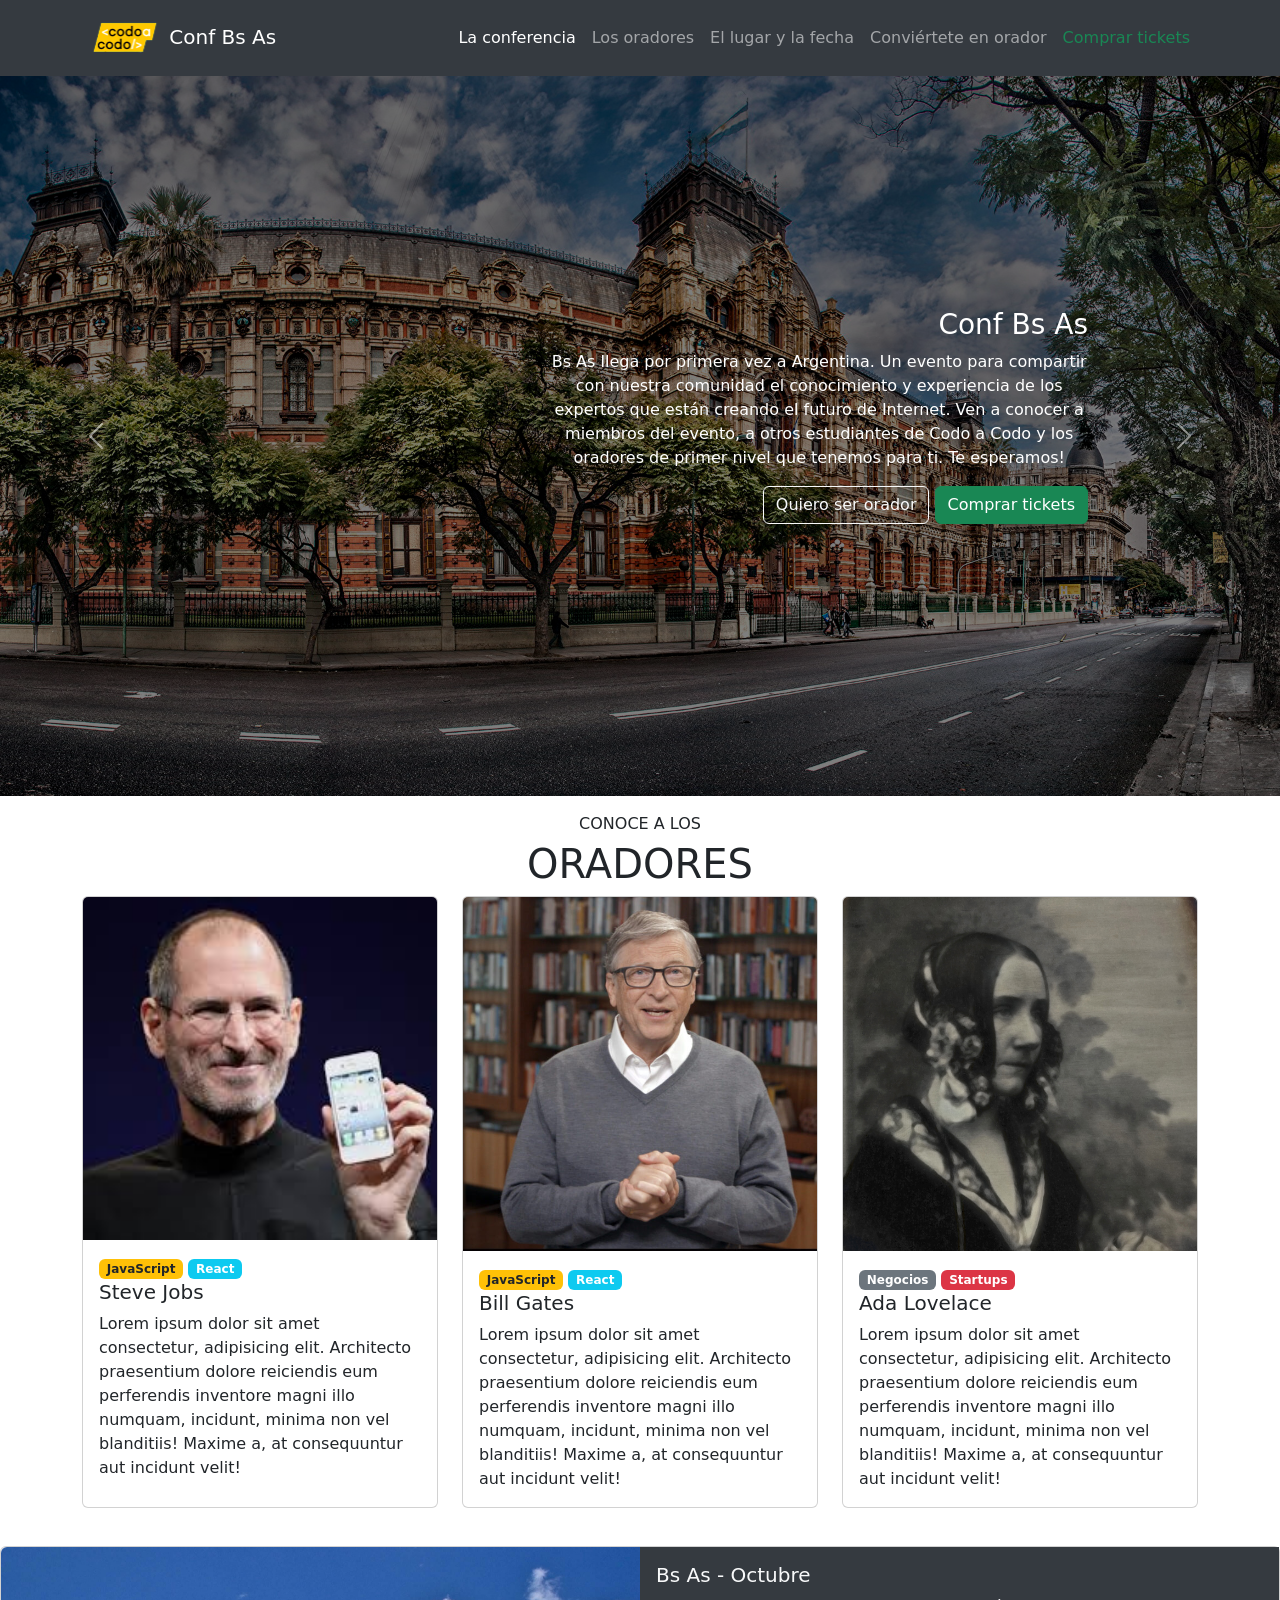
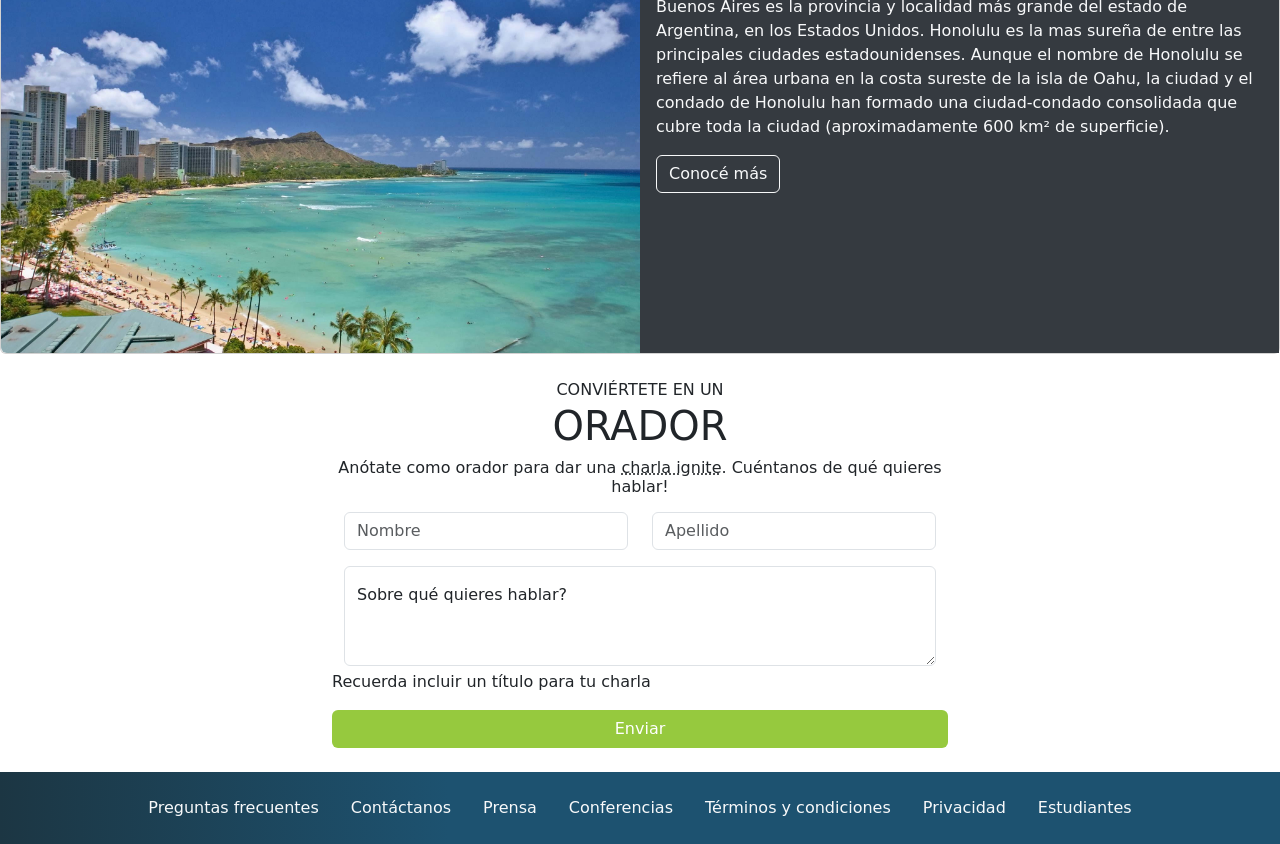
==== index.html @ 1eca42cf "borrar carpeta" ====
<!DOCTYPE html>
<html lang="en">

<head>
  <meta charset="UTF-8">
  <meta name="viewport" content="width=device-width, initial-scale=1.0">
  <title>CodoaCodo</title>
  <link href="https://cdn.jsdelivr.net/npm/bootstrap@5.1.3/dist/css/bootstrap.min.css" rel="stylesheet"
    integrity="sha384-1BmE4kWBq78iYhFldvKuhfTAU6auU8tT94WrHftjDbrCEXSU1oBoqyl2QvZ6jIW3" crossorigin="anonymous">


  <script src="https://cdn.jsdelivr.net/npm/jquery@3.6.4/dist/jquery.min.js"></script>
  <script src="https://cdn.jsdelivr.net/npm/bootstrap@5.1.3/dist/js/bootstrap.bundle.min.js"></script>
  <link href="../static/css/style.css" rel="stylesheet" type="text/css">
</head>

<body>
  <nav class="navbar navbar-expand-lg navbar-dark static-top" style="background-color:#353a40;">
    <div class="container">
      <a class="navbar-brand" href="#">
        <img src="../static/img/codoacodo.png" alt="logo" height="50">Conf Bs As
      </a>
      <button class="navbar-toggler" type="button" data-bs-toggle="collapse" data-bs-target="#navbarSupportedContent"
        aria-controls="navbarSupportedContent" aria-expanded="false" aria-label="Toggle navigation">
        <span class="navbar-toggler-icon"></span>
      </button>
      <div class="collapse navbar-collapse" id="navbarSupportedContent">
        <ul class="navbar-nav ms-auto">
          <li class="nav-item">
            <a class="nav-link active" aria-current="page" href="#conferencia">La conferencia</a>
          </li>
          <li class="nav-item">
            <a class="nav-link" href="#oradores">Los oradores</a>
          </li>
          <li class="nav-item">
            <a class="nav-link" href="#lugar-fecha">El lugar y la fecha</a>
          </li>
          <li class="nav-item">
            <a class="nav-link" href="#conviertete-orador">Conviértete en orador</a>
          </li>
          <li class="nav-item">
            <a class="nav-link text-success" href="#">Comprar tickets</a>
          </li>
        </ul>
      </div>
    </div>
  </nav>

  <section id="conferencia">
    <!-- Contenido de La conferencia -->

    <div id="demo" class="carousel slide" data-ride="carousel">
      <!-- Contenedor para las imágenes del carrusel -->
      <div class="carousel-inner">
        <div class="carousel-item active">
          <img src="../static/img/ba1.jpg">
        </div>
        <div class="carousel-item">
          <img src="../static/img/ba2.jpg">
        </div>
        <div class="carousel-item">
          <img src="../static/img/ba3.jpg">
        </div>
      </div>
      <!-- Contenedor texto -->
      <div class="carousel-caption">
        <h3>Conf Bs As</h3>
        <p style="width: 60%;">Bs As llega por primera vez a Argentina. Un evento para compartir
          con nuestra comunidad el conocimiento y experiencia de los expertos
          que están creando el futuro de Internet. Ven a conocer a miembros del evento, a otros
          estudiantes de Codo a Codo y los oradores de primer nivel que tenemos para ti.
          Te esperamos!
        </p>
        <div class="carousel-buttons">
          <button type="               button" class="btn btn-outline-light">Quiero ser orador</button>
          <button type="button" class="btn btn-success">Comprar tickets</button>
        </div>
      </div>
      <!-- Left and right controls -->
      <a class="carousel-control-prev" href="#demo" data-bs-slide="prev">
        <span class="carousel-control-prev-icon"></span>
      </a>
      <a class="carousel-control-next" href="#demo" data-bs-slide="next">
        <span class="carousel-control-next-icon"></span>
      </a>
    </div>

  </section>

  <section id="oradores">
    <!-- Contenido de Los oradores -->

    <div class="container">
      <p class="text-center mt-3 mb-1">CONOCE A LOS</p>
      <h1 class="text-center">ORADORES</h1>
      <div class="row row-cols-1 row-cols-md-3 g-4">
        <div class="col">
          <div class="card h-100">
            <img src="../static/img/steve.jpg" class="card-img-top" alt="...">
            <div class="card-body">
              <span class="badge bg-warning text-dark">JavaScript</span>
              <span class="badge bg-info">React</span>
              <h5 class="card-title">Steve Jobs</h5>
              <p class="card-text">Lorem ipsum dolor sit amet consectetur, adipisicing elit. Architecto praesentium
                dolore
                reiciendis eum perferendis inventore magni illo numquam, incidunt, minima non vel blanditiis! Maxime a,
                at
                consequuntur aut incidunt velit!</p>
            </div>
          </div>
        </div>
        <div class="col">
          <div class="card h-100">
            <img src="../static/img/bill.jpg" class="card-img-top" alt="...">
            <div class="card-body">
              <span class="badge bg-warning text-dark">JavaScript</span>
              <span class="badge bg-info">React</span>
              <h5 class="card-title">Bill Gates</h5>
              <p class="card-text">Lorem ipsum dolor sit amet consectetur, adipisicing elit. Architecto praesentium
                dolore
                reiciendis eum perferendis inventore magni illo numquam, incidunt, minima non vel blanditiis! Maxime a,
                at
                consequuntur aut incidunt velit!</p>
            </div>
          </div>
        </div>
        <div class="col">
          <div class="card h-100">
            <img src="../static/img/ada.jpeg" class="card-img-top" alt="...">
            <div class="card-body">
              <span class="badge bg-secondary">Negocios</span>
              <span class="badge bg-danger">Startups</span>
              <h5 class="card-title">Ada Lovelace</h5>
              <p class="card-text">Lorem ipsum dolor sit amet consectetur, adipisicing elit. Architecto praesentium
                dolore
                reiciendis eum perferendis inventore magni illo numquam, incidunt, minima non vel blanditiis! Maxime a,
                at
                consequuntur aut incidunt velit!</p>
            </div>
          </div>
        </div>
      </div>
    </div>

  </section>

  <section id="lugar-fecha">
    <!-- Contenido de El lugar y la fecha -->

    <div class="card mb-4" style="margin-top: 3%;">
      <div class="row g-0">
        <div class="col-md-4" style="width: 50%;">
          <img src="../static/img/honolulu.jpg" class="img-fluid rounded-start" alt="...">
        </div>
        <div class="col-md-8" style="width: 50%; background-color: #353a40;">
          <div class="card-body text-light">
            <h5 class="card-title">Bs As - Octubre</h5>
            <p class="card-text">Buenos Aires es la provincia y localidad más grande del estado de Argentina,
              en los Estados Unidos. Honolulu es la mas sureña de entre las principales ciudades estadounidenses.
              Aunque el nombre de Honolulu se refiere al área urbana en la costa sureste de la isla de Oahu, la ciudad
              y el condado de Honolulu han formado una ciudad-condado consolidada que cubre toda la ciudad
              (aproximadamente
              600 km² de superficie).</p>
            <button type="button" class="btn btn-outline-light">Conocé más</button>
          </div>
        </div>
      </div>
    </div>

  </section>

  <section id="conviertete-orador">
    <!-- Contenido de Conviertete en orador -->

    <div class="container" style="width: 50%;">
      <div class="text-center">
        <p style="margin-top: 0; margin-bottom: 0;">CONVIÉRTETE EN UN</p>
        <h1>ORADOR</h1>
        <h6>Anótate como orador para dar una <span class="subrayado-puntos"> charla ignite</span>. Cuéntanos de qué
          quieres
          hablar!</h6>
      </div>
  
      <div class="container">
        <div class="row mt-3">
          <div class="col">
            <input type="text" class="form-control" placeholder="Nombre" aria-label="Nombre">
          </div>
          <div class="col">
            <input type="text" class="form-control" placeholder="Apellido" aria-label="Apellido">
          </div>
        </div>
  
        <div class=" form-floating mt-3 mb-1">
          <textarea class="form-control" placeholder="Leave a comment here" id="floatingTextarea2"
            style="height: 100px"></textarea>
          <label for="floatingTextarea">Sobre qué quieres hablar?</label>
        </div>
      </div>

      <p>Recuerda incluir un título para tu charla</p>
      <div class="d-grid">
        <button class="btn" style="background-color: #96c93e; color: white;" type="button">Enviar</button>
      </div>
    </div>

  </section>

  <footer class="py-3 mt-4 footer-color">
    <ul class="nav justify-content-center">
      <li class="nav-item"><a href="#" class="nav-link  text-light">Preguntas frecuentes</a></li>
      <li class="nav-item"><a href="#" class="nav-link  text-light ">Contáctanos</a></li>
      <li class="nav-item"><a href="#" class="nav-link  text-light">Prensa</a></li>
      <li class="nav-item"><a href="#" class="nav-link  text-light">Conferencias</a></li>
      <li class="nav-item"><a href="#" class="nav-link  text-light">Términos y condiciones</a></li>
      <li class="nav-item"><a href="#" class="nav-link  text-light">Privacidad</a></li>
      <li class="nav-item"><a href="#" class="nav-link  text-light">Estudiantes</a></li>

    </ul>
  </footer>
</body>

</html>
---- static/css/style.css ----
.subrayado-puntos {
  text-decoration: underline dotted;
}

.footer-color {
  background: rgb(28, 54, 67);
  background: linear-gradient(90deg, rgba(28, 54, 67, 1) 0%, rgba(29, 82, 112, 1) 35%);
}

.carousel-inner img {
  width: 100%;
  height: 100%;
}

.carousel-caption {
  display: flex;
  flex-direction: column;
  justify-content: center;
  align-items: flex-end;
  height: 100%;
} 
.carousel-item::before {
        content: "";
        position: absolute;
        top: 0;
        left: 0;
        width: 100%;
        height: 100%;
        background-color: rgba(0, 0, 0, 0.5); /* Color de fondo oscuro con opacidad */
    }
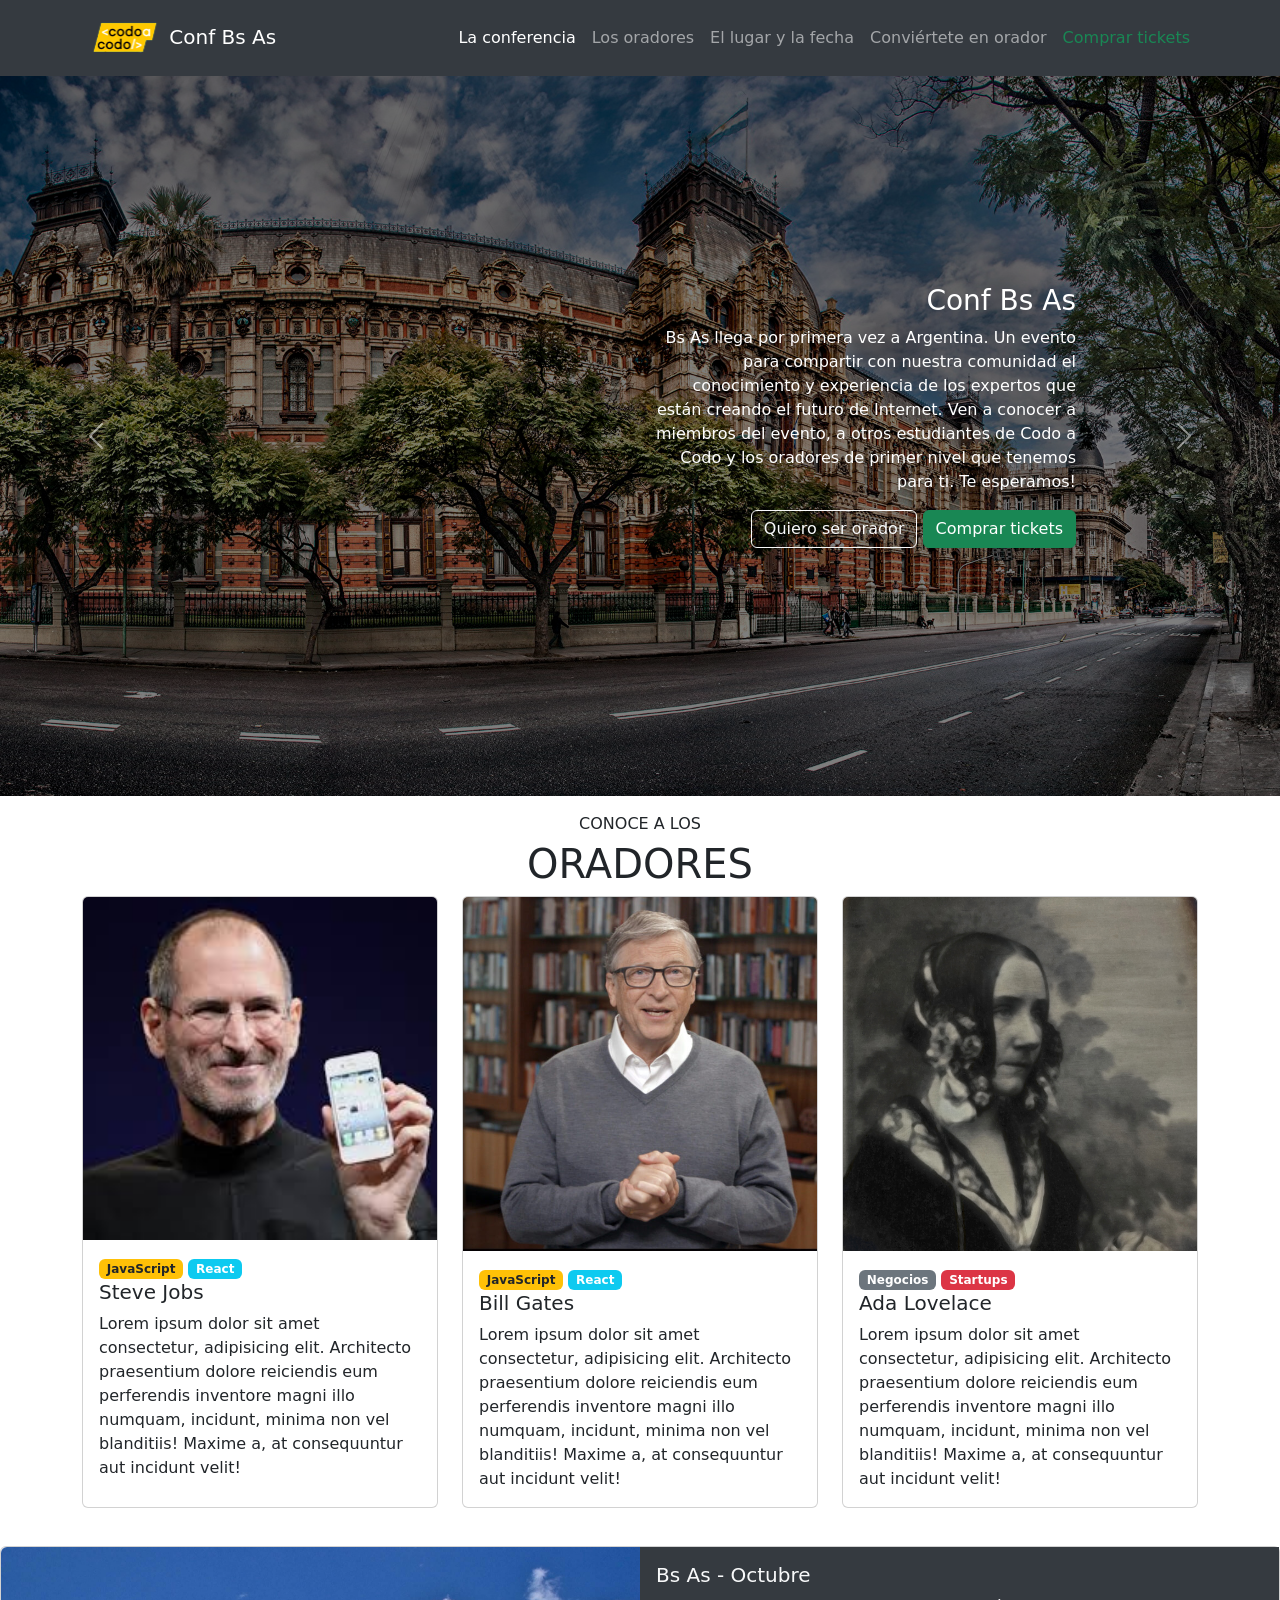
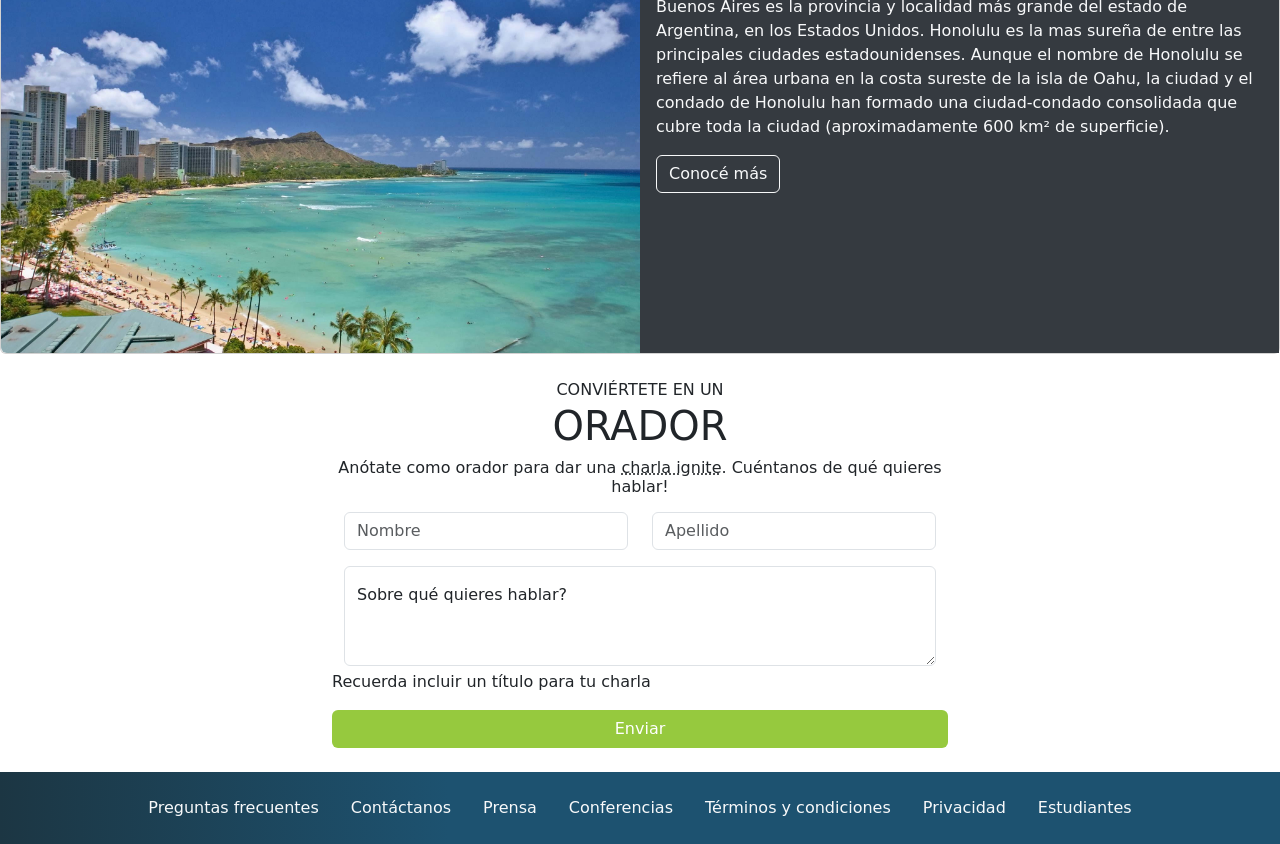
==== commit d4e78e3b: "correccion carrusel" ====
--- a/index.html
+++ b/index.html
@@ -11,14 +11,14 @@
 
   <script src="https://cdn.jsdelivr.net/npm/jquery@3.6.4/dist/jquery.min.js"></script>
   <script src="https://cdn.jsdelivr.net/npm/bootstrap@5.1.3/dist/js/bootstrap.bundle.min.js"></script>
-  <link href="../static/css/style.css" rel="stylesheet" type="text/css">
+  <link href="./static/css/style.css" rel="stylesheet" type="text/css">
 </head>
 
 <body>
   <nav class="navbar navbar-expand-lg navbar-dark static-top" style="background-color:#353a40;">
     <div class="container">
       <a class="navbar-brand" href="#">
-        <img src="../static/img/codoacodo.png" alt="logo" height="50">Conf Bs As
+        <img src="./static/img/codoacodo.png" alt="logo" height="50">Conf Bs As
       </a>
       <button class="navbar-toggler" type="button" data-bs-toggle="collapse" data-bs-target="#navbarSupportedContent"
         aria-controls="navbarSupportedContent" aria-expanded="false" aria-label="Toggle navigation">
@@ -48,32 +48,32 @@
 
   <section id="conferencia">
     <!-- Contenido de La conferencia -->
-
     <div id="demo" class="carousel slide" data-ride="carousel">
       <!-- Contenedor para las imágenes del carrusel -->
       <div class="carousel-inner">
         <div class="carousel-item active">
-          <img src="../static/img/ba1.jpg">
+          <img src="./static/img/ba1.jpg">
         </div>
         <div class="carousel-item">
-          <img src="../static/img/ba2.jpg">
+          <img src="./static/img/ba2.jpg">
         </div>
         <div class="carousel-item">
-          <img src="../static/img/ba3.jpg">
+          <img src="./static/img/ba3.jpg">
         </div>
       </div>
       <!-- Contenedor texto -->
-      <div class="carousel-caption">
-        <h3>Conf Bs As</h3>
-        <p style="width: 60%;">Bs As llega por primera vez a Argentina. Un evento para compartir
-          con nuestra comunidad el conocimiento y experiencia de los expertos
-          que están creando el futuro de Internet. Ven a conocer a miembros del evento, a otros
-          estudiantes de Codo a Codo y los oradores de primer nivel que tenemos para ti.
-          Te esperamos!
-        </p>
-        <div class="carousel-buttons">
-          <button type="               button" class="btn btn-outline-light">Quiero ser orador</button>
-          <button type="button" class="btn btn-success">Comprar tickets</button>
+      <div class="carousel-caption text-end">
+        <div class="container">
+          <div class="row justify-content-end">
+            <div class="col-lg-6">
+              <h3>Conf Bs As</h3>
+              <p>Bs As llega por primera vez a Argentina. Un evento para compartir con nuestra comunidad el conocimiento y experiencia de los expertos que están creando el futuro de Internet. Ven a conocer a miembros del evento, a otros estudiantes de Codo a Codo y los oradores de primer nivel que tenemos para ti. Te esperamos!</p>
+              <div class="carousel-buttons">
+                <button type="button" class="btn btn-outline-light">Quiero ser orador</button>
+                <button type="button" class="btn btn-success">Comprar tickets</button>
+              </div>
+            </div>
+          </div>
         </div>
       </div>
       <!-- Left and right controls -->
@@ -84,8 +84,8 @@
         <span class="carousel-control-next-icon"></span>
       </a>
     </div>
-
-  </section>
+  </section>
+
 
   <section id="oradores">
     <!-- Contenido de Los oradores -->
@@ -96,7 +96,7 @@
       <div class="row row-cols-1 row-cols-md-3 g-4">
         <div class="col">
           <div class="card h-100">
-            <img src="../static/img/steve.jpg" class="card-img-top" alt="...">
+            <img src="./static/img/steve.jpg" class="card-img-top" alt="...">
             <div class="card-body">
               <span class="badge bg-warning text-dark">JavaScript</span>
               <span class="badge bg-info">React</span>
@@ -111,7 +111,7 @@
         </div>
         <div class="col">
           <div class="card h-100">
-            <img src="../static/img/bill.jpg" class="card-img-top" alt="...">
+            <img src="./static/img/bill.jpg" class="card-img-top" alt="...">
             <div class="card-body">
               <span class="badge bg-warning text-dark">JavaScript</span>
               <span class="badge bg-info">React</span>
@@ -126,7 +126,7 @@
         </div>
         <div class="col">
           <div class="card h-100">
-            <img src="../static/img/ada.jpeg" class="card-img-top" alt="...">
+            <img src="./static/img/ada.jpeg" class="card-img-top" alt="...">
             <div class="card-body">
               <span class="badge bg-secondary">Negocios</span>
               <span class="badge bg-danger">Startups</span>
@@ -150,7 +150,7 @@
     <div class="card mb-4" style="margin-top: 3%;">
       <div class="row g-0">
         <div class="col-md-4" style="width: 50%;">
-          <img src="../static/img/honolulu.jpg" class="img-fluid rounded-start" alt="...">
+          <img src="./static/img/honolulu.jpg" class="img-fluid rounded-start" alt="...">
         </div>
         <div class="col-md-8" style="width: 50%; background-color: #353a40;">
           <div class="card-body text-light">
--- a/static/css/style.css
+++ b/static/css/style.css
@@ -18,6 +18,7 @@
   justify-content: center;
   align-items: flex-end;
   height: 100%;
+  
 } 
 .carousel-item::before {
         content: "";
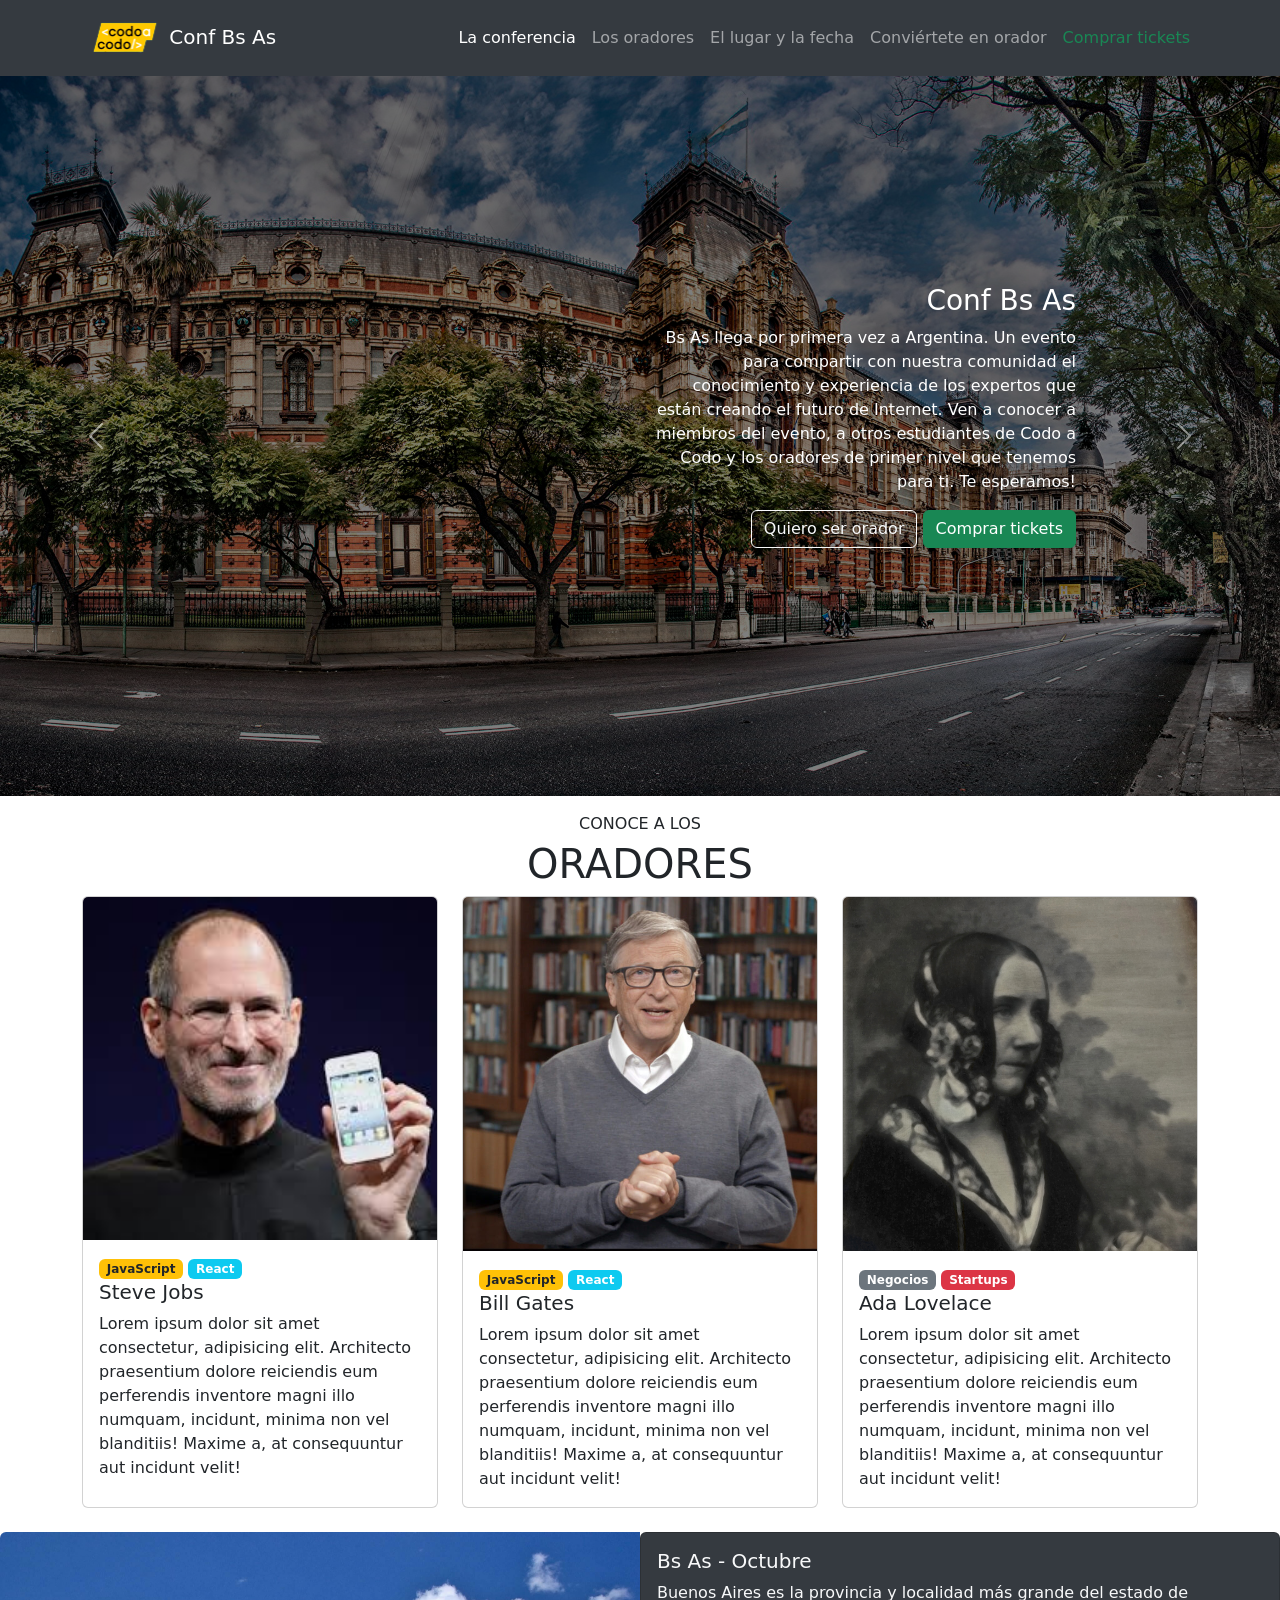
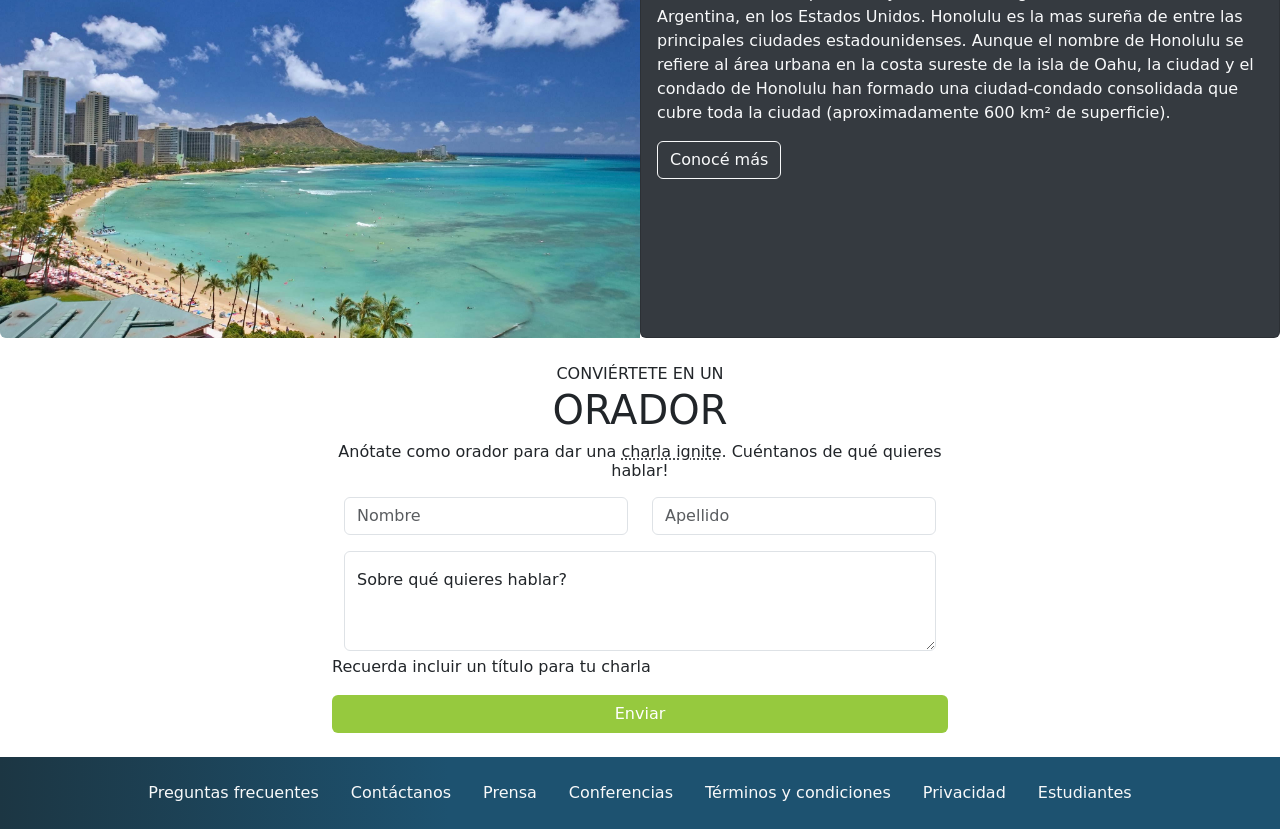
==== commit 9c54f489: "honolulu arreglo responsivo" ====
--- a/index.html
+++ b/index.html
@@ -144,30 +144,42 @@
 
   </section>
 
-  <section id="lugar-fecha">
+  <section id="lugar-fecha" style="margin: 0; padding: 0;">
     <!-- Contenido de El lugar y la fecha -->
-
-    <div class="card mb-4" style="margin-top: 3%;">
-      <div class="row g-0">
-        <div class="col-md-4" style="width: 50%;">
-          <img src="./static/img/honolulu.jpg" class="img-fluid rounded-start" alt="...">
-        </div>
-        <div class="col-md-8" style="width: 50%; background-color: #353a40;">
-          <div class="card-body text-light">
-            <h5 class="card-title">Bs As - Octubre</h5>
-            <p class="card-text">Buenos Aires es la provincia y localidad más grande del estado de Argentina,
-              en los Estados Unidos. Honolulu es la mas sureña de entre las principales ciudades estadounidenses.
-              Aunque el nombre de Honolulu se refiere al área urbana en la costa sureste de la isla de Oahu, la ciudad
-              y el condado de Honolulu han formado una ciudad-condado consolidada que cubre toda la ciudad
-              (aproximadamente
-              600 km² de superficie).</p>
-            <button type="button" class="btn btn-outline-light">Conocé más</button>
-          </div>
-        </div>
-      </div>
-    </div>
-
-  </section>
+    <div class="container-fluid mt-4 mb-4">
+      <div class="row">
+        <div class="col-md-6 p-0">
+          <img src="./static/img/honolulu.jpg" class="img-fluid rounded-start h-100" alt="...">
+        </div>
+        <div class="col-md-6 p-0">
+          <div class="card text-light h-100" style="background-color: #353a40;">
+            <div class="card-body d-flex flex-column">
+              <h5 class="card-title">Bs As - Octubre</h5>
+              <p class="card-text">Buenos Aires es la provincia y localidad más grande del estado de Argentina,
+                en los Estados Unidos. Honolulu es la mas sureña de entre las principales ciudades estadounidenses.
+                Aunque el nombre de Honolulu se refiere al área urbana en la costa sureste de la isla de Oahu, la ciudad
+                y el condado de Honolulu han formado una ciudad-condado consolidada que cubre toda la ciudad
+                (aproximadamente 600 km² de superficie).</p>
+                <button type="button" class="btn btn-outline-light" style="width: fit-content;">Conocé más</button>            </div>
+          </div>
+        </div>
+      </div>
+    </div>
+  </section>
+  
+  
+  
+  
+  
+  
+  
+  
+  
+  
+  
+  
+  
+  
 
   <section id="conviertete-orador">
     <!-- Contenido de Conviertete en orador -->
